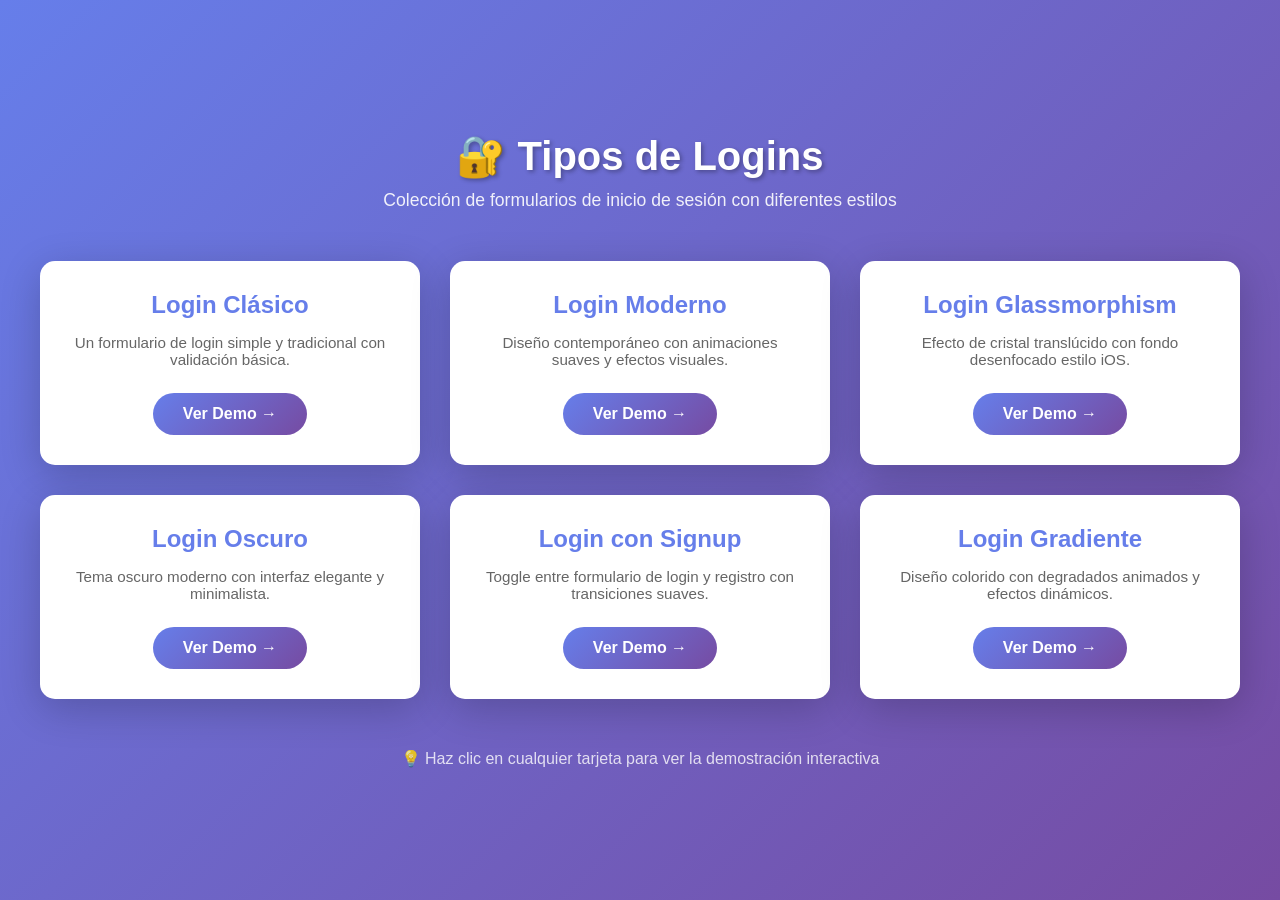
==== index.html @ 345812ab "logins agregados" ====
<!DOCTYPE html>
<html lang="es">
<head>
    <meta charset="UTF-8">
    <meta name="viewport" content="width=device-width, initial-scale=1.0">
    <title>Tipos de Logins</title>
    <style>
        * {
            margin: 0;
            padding: 0;
            box-sizing: border-box;
        }

        body {
            font-family: 'Segoe UI', Tahoma, Geneva, Verdana, sans-serif;
            background: linear-gradient(135deg, #667eea 0%, #764ba2 100%);
            min-height: 100vh;
            display: flex;
            justify-content: center;
            align-items: center;
            padding: 20px;
        }

        .container {
            width: 100%;
            max-width: 1200px;
        }

        .header {
            text-align: center;
            color: white;
            margin-bottom: 50px;
        }

        .header h1 {
            font-size: 2.5rem;
            margin-bottom: 10px;
            text-shadow: 2px 2px 4px rgba(0, 0, 0, 0.3);
        }

        .header p {
            font-size: 1.1rem;
            opacity: 0.9;
        }

        .cards-grid {
            display: grid;
            grid-template-columns: repeat(auto-fit, minmax(300px, 1fr));
            gap: 30px;
            margin-bottom: 40px;
        }

        .card {
            background: white;
            border-radius: 15px;
            padding: 30px;
            box-shadow: 0 10px 40px rgba(0, 0, 0, 0.2);
            text-align: center;
            transition: transform 0.3s ease, box-shadow 0.3s ease;
        }

        .card:hover {
            transform: translateY(-10px);
            box-shadow: 0 20px 60px rgba(0, 0, 0, 0.3);
        }

        .card h2 {
            color: #667eea;
            margin-bottom: 15px;
            font-size: 1.5rem;
        }

        .card p {
            color: #666;
            margin-bottom: 25px;
            font-size: 0.95rem;
        }

        .card a {
            display: inline-block;
            background: linear-gradient(135deg, #667eea 0%, #764ba2 100%);
            color: white;
            padding: 12px 30px;
            border-radius: 25px;
            text-decoration: none;
            transition: all 0.3s ease;
            font-weight: 600;
        }

        .card a:hover {
            transform: scale(1.05);
            box-shadow: 0 5px 20px rgba(102, 126, 234, 0.4);
        }

        .footer {
            text-align: center;
            color: white;
            margin-top: 50px;
            opacity: 0.8;
        }

        @media (max-width: 768px) {
            .header h1 {
                font-size: 1.8rem;
            }

            .cards-grid {
                grid-template-columns: 1fr;
            }
        }
    </style>
</head>
<body>
    <div class="container">
        <div class="header">
            <h1>🔐 Tipos de Logins</h1>
            <p>Colección de formularios de inicio de sesión con diferentes estilos</p>
        </div>

        <div class="cards-grid">
            <div class="card">
                <h2>Login Clásico</h2>
                <p>Un formulario de login simple y tradicional con validación básica.</p>
                <a href="login-clasico/index.html">Ver Demo →</a>
            </div>

            <div class="card">
                <h2>Login Moderno</h2>
                <p>Diseño contemporáneo con animaciones suaves y efectos visuales.</p>
                <a href="login-moderno/index.html">Ver Demo →</a>
            </div>

            <div class="card">
                <h2>Login Glassmorphism</h2>
                <p>Efecto de cristal translúcido con fondo desenfocado estilo iOS.</p>
                <a href="login-glassmorphism/index.html">Ver Demo →</a>
            </div>

            <div class="card">
                <h2>Login Oscuro</h2>
                <p>Tema oscuro moderno con interfaz elegante y minimalista.</p>
                <a href="login-oscuro/index.html">Ver Demo →</a>
            </div>

            <div class="card">
                <h2>Login con Signup</h2>
                <p>Toggle entre formulario de login y registro con transiciones suaves.</p>
                <a href="login-signup/index.html">Ver Demo →</a>
            </div>

            <div class="card">
                <h2>Login Gradiente</h2>
                <p>Diseño colorido con degradados animados y efectos dinámicos.</p>
                <a href="login-gradiente/index.html">Ver Demo →</a>
            </div>
        </div>

        <div class="footer">
            <p>💡 Haz clic en cualquier tarjeta para ver la demostración interactiva</p>
        </div>
    </div>
</body>
</html>
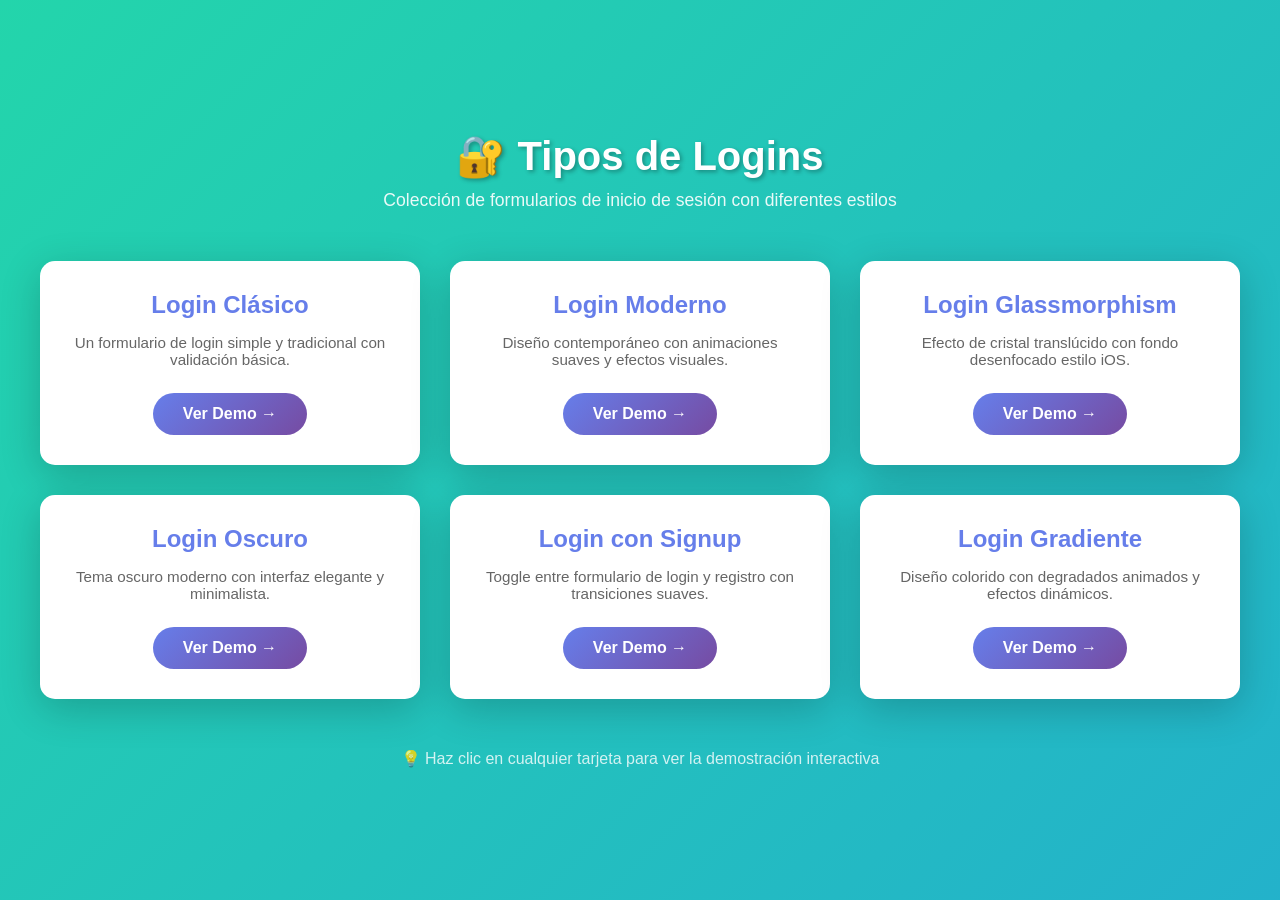
==== commit cf34bd7d: "arreglo de colores para el fondo" ====
--- a/index.html
+++ b/index.html
@@ -13,17 +13,38 @@
 
         body {
             font-family: 'Segoe UI', Tahoma, Geneva, Verdana, sans-serif;
-            background: linear-gradient(135deg, #667eea 0%, #764ba2 100%);
+            background: #000;
             min-height: 100vh;
             display: flex;
             justify-content: center;
             align-items: center;
             padding: 20px;
+            overflow: hidden;
+        }
+
+        .animated-bg {
+            position: fixed;
+            top: 0;
+            left: 0;
+            width: 100%;
+            height: 100%;
+            z-index: 0;
+            background: linear-gradient(-45deg, #ee7752, #e73c7e, #23a6d5, #23d5ab);
+            background-size: 400% 400%;
+            animation: gradientShift 15s ease infinite;
+        }
+
+        @keyframes gradientShift {
+            0% { background-position: 0% 50%; }
+            50% { background-position: 100% 50%; }
+            100% { background-position: 0% 50%; }
         }
 
         .container {
             width: 100%;
             max-width: 1200px;
+            position: relative;
+            z-index: 10;
         }
 
         .header {
@@ -85,6 +106,8 @@
             text-decoration: none;
             transition: all 0.3s ease;
             font-weight: 600;
+            position: relative;
+            z-index: 11;
         }
 
         .card a:hover {
@@ -111,6 +134,9 @@
     </style>
 </head>
 <body>
+    <div class="animated-bg">
+    </div>
+
     <div class="container">
         <div class="header">
             <h1>🔐 Tipos de Logins</h1>
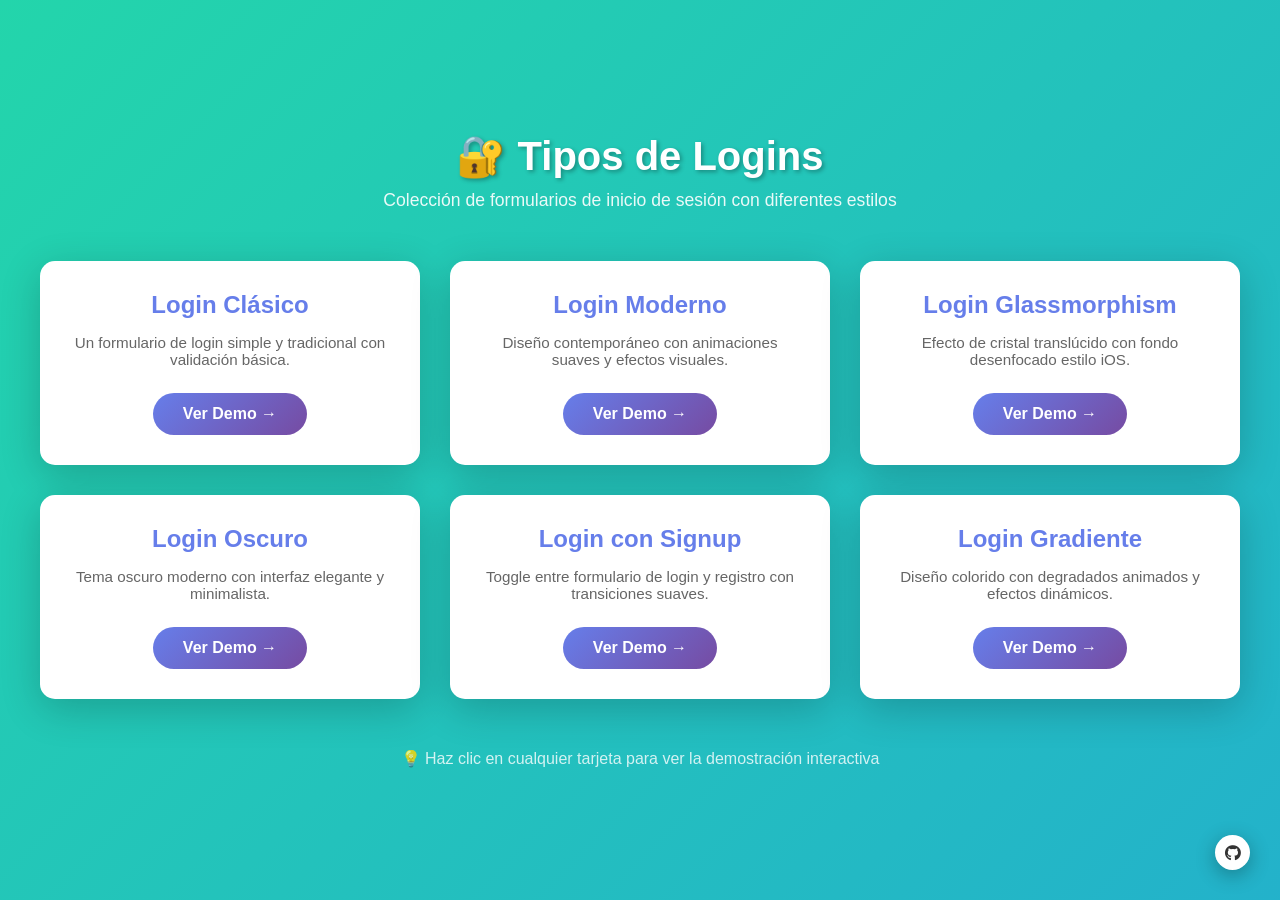
==== commit 123ee616: "adaptacion de vistas para los diferentes dispocitivos" ====
--- a/index.html
+++ b/index.html
@@ -4,6 +4,7 @@
     <meta charset="UTF-8">
     <meta name="viewport" content="width=device-width, initial-scale=1.0">
     <title>Tipos de Logins</title>
+    <link rel="stylesheet" href="https://cdnjs.cloudflare.com/ajax/libs/font-awesome/6.0.0/css/all.min.css">
     <style>
         * {
             margin: 0;
@@ -122,13 +123,155 @@
             opacity: 0.8;
         }
 
-        @media (max-width: 768px) {
+        /* Mobile - Pantallas pequeñas (hasta 480px) */
+        @media (max-width: 480px) {
+            body {
+                padding: 10px;
+            }
+            
+            .header h1 {
+                font-size: 1.5rem;
+            }
+            
+            .header p {
+                font-size: 0.9rem;
+            }
+            
+            .cards-grid {
+                grid-template-columns: 1fr;
+                gap: 15px;
+                padding: 10px;
+            }
+            
+            .card {
+                padding: 15px;
+            }
+            
+            .card h2 {
+                font-size: 1.2rem;
+            }
+            
+            .card p {
+                font-size: 0.85rem;
+            }
+        }
+        
+        /* Tablet Portrait (481px - 768px) */
+        @media (min-width: 481px) and (max-width: 768px) {
+            body {
+                padding: 15px;
+            }
+            
             .header h1 {
                 font-size: 1.8rem;
             }
-
+            
             .cards-grid {
-                grid-template-columns: 1fr;
+                grid-template-columns: repeat(2, 1fr);
+                gap: 20px;
+                padding: 15px;
+            }
+            
+            .card {
+                padding: 20px;
+            }
+        }
+        
+        /* Tablet Landscape / Small Desktop (769px - 1024px) */
+        @media (min-width: 769px) and (max-width: 1024px) {
+            .cards-grid {
+                grid-template-columns: repeat(2, 1fr);
+                max-width: 1000px;
+            }
+        }
+        
+        /* Large Screens / TV (1920px+) */
+        @media (min-width: 1920px) {
+            body {
+                padding: 40px;
+            }
+            
+            .container {
+                max-width: 1400px;
+            }
+            
+            .header h1 {
+                font-size: 3rem;
+            }
+            
+            .header p {
+                font-size: 1.3rem;
+            }
+            
+            .card {
+                padding: 35px;
+            }
+            
+            .card h2 {
+                font-size: 1.8rem;
+            }
+            
+            .card p {
+                font-size: 1.1rem;
+            }
+        }
+
+        /* GitHub Logo */
+        .github-logo {
+            position: fixed;
+            bottom: 30px;
+            right: 30px;
+            z-index: 50;
+        }
+
+        .github-logo a {
+            display: flex;
+            align-items: center;
+            justify-content: center;
+            width: 35px;
+            height: 35px;
+            background: white;
+            color: #333;
+            border-radius: 50%;
+            font-size: 1rem;
+            transition: all 0.3s ease;
+            box-shadow: 0 5px 20px rgba(0, 0, 0, 0.3);
+            text-decoration: none;
+        }
+
+        .github-logo a:hover {
+            transform: scale(1.15) translateY(-5px);
+            box-shadow: 0 8px 30px rgba(0, 0, 0, 0.4);
+            background: #f0f0f0;
+        }
+
+        .github-logo a:active {
+            transform: scale(1.1);
+        }
+
+        @media (max-width: 480px) {
+            .github-logo {
+                bottom: 15px;
+                right: 15px;
+            }
+
+            .github-logo a {
+                width: 30px;
+                height: 30px;
+                font-size: 0.8rem;
+            }
+        }
+
+        @media (min-width: 1920px) {
+            .github-logo {
+                bottom: 40px;
+                right: 40px;
+            }
+
+            .github-logo a {
+                width: 50px;
+                height: 50px;
+                font-size: 1.5rem;
             }
         }
     </style>
@@ -185,5 +328,12 @@
             <p>💡 Haz clic en cualquier tarjeta para ver la demostración interactiva</p>
         </div>
     </div>
+
+    <!-- GitHub Logo -->
+    <div class="github-logo">
+        <a href="https://github.com/Isac-Coder" target="_blank" title="Visitar GitHub">
+            <i class="fab fa-github"></i>
+        </a>
+    </div>
 </body>
 </html>
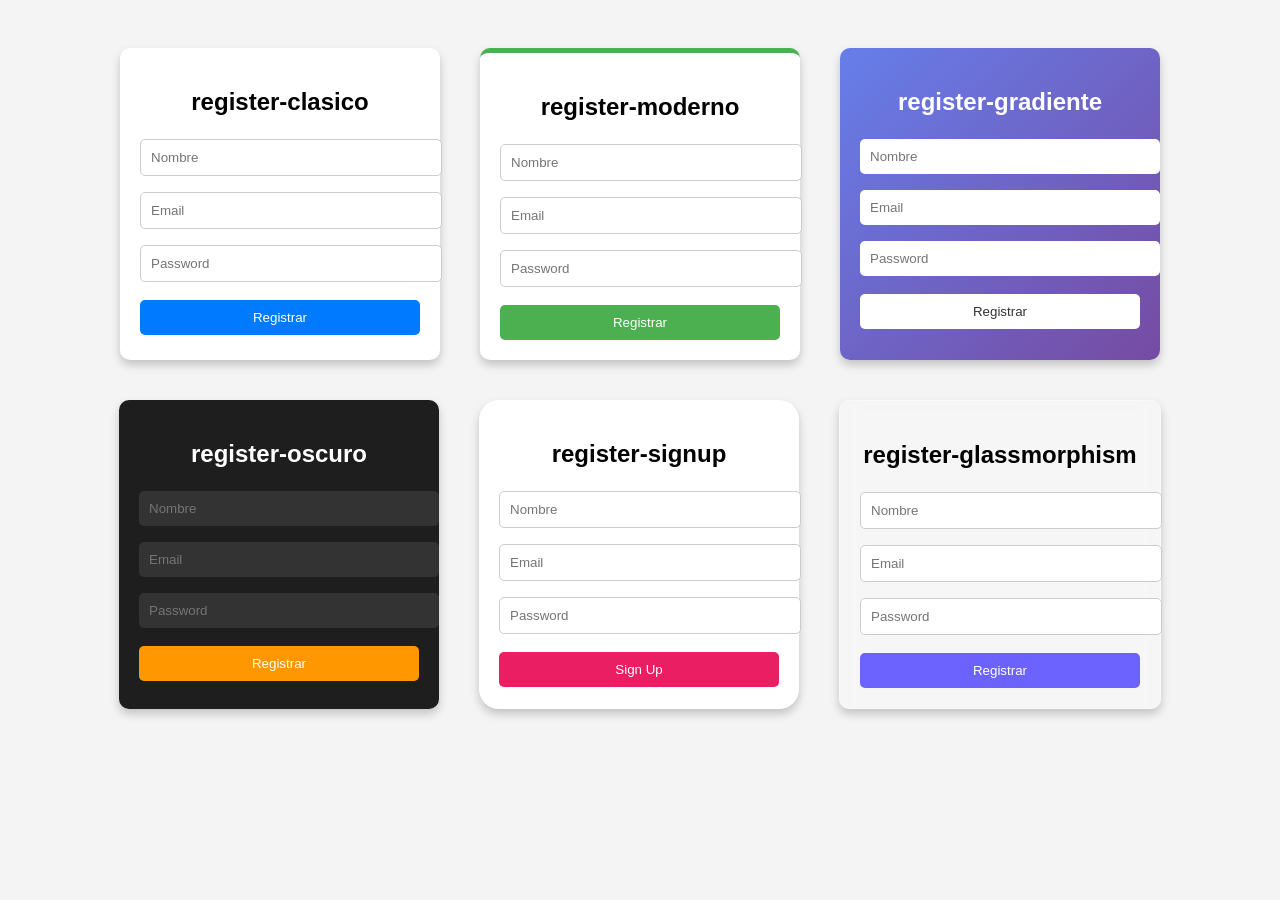
==== commit 88454cae: "mal" ====
--- a/index.html
+++ b/index.html
@@ -1,339 +1,208 @@
 <!DOCTYPE html>
-<html lang="es">
+<html lang="en">
 <head>
     <meta charset="UTF-8">
     <meta name="viewport" content="width=device-width, initial-scale=1.0">
-    <title>Tipos de Logins</title>
-    <link rel="stylesheet" href="https://cdnjs.cloudflare.com/ajax/libs/font-awesome/6.0.0/css/all.min.css">
-    <style>
-        * {
-            margin: 0;
-            padding: 0;
-            box-sizing: border-box;
-        }
-
-        body {
-            font-family: 'Segoe UI', Tahoma, Geneva, Verdana, sans-serif;
-            background: #000;
-            min-height: 100vh;
-            display: flex;
-            justify-content: center;
-            align-items: center;
-            padding: 20px;
-            overflow: hidden;
-        }
-
-        .animated-bg {
-            position: fixed;
-            top: 0;
-            left: 0;
-            width: 100%;
-            height: 100%;
-            z-index: 0;
-            background: linear-gradient(-45deg, #ee7752, #e73c7e, #23a6d5, #23d5ab);
-            background-size: 400% 400%;
-            animation: gradientShift 15s ease infinite;
-        }
-
-        @keyframes gradientShift {
-            0% { background-position: 0% 50%; }
-            50% { background-position: 100% 50%; }
-            100% { background-position: 0% 50%; }
-        }
-
-        .container {
-            width: 100%;
-            max-width: 1200px;
-            position: relative;
-            z-index: 10;
-        }
-
-        .header {
-            text-align: center;
-            color: white;
-            margin-bottom: 50px;
-        }
-
-        .header h1 {
-            font-size: 2.5rem;
-            margin-bottom: 10px;
-            text-shadow: 2px 2px 4px rgba(0, 0, 0, 0.3);
-        }
-
-        .header p {
-            font-size: 1.1rem;
-            opacity: 0.9;
-        }
-
-        .cards-grid {
-            display: grid;
-            grid-template-columns: repeat(auto-fit, minmax(300px, 1fr));
-            gap: 30px;
-            margin-bottom: 40px;
-        }
-
-        .card {
-            background: white;
-            border-radius: 15px;
-            padding: 30px;
-            box-shadow: 0 10px 40px rgba(0, 0, 0, 0.2);
-            text-align: center;
-            transition: transform 0.3s ease, box-shadow 0.3s ease;
-        }
-
-        .card:hover {
-            transform: translateY(-10px);
-            box-shadow: 0 20px 60px rgba(0, 0, 0, 0.3);
-        }
-
-        .card h2 {
-            color: #667eea;
-            margin-bottom: 15px;
-            font-size: 1.5rem;
-        }
-
-        .card p {
-            color: #666;
-            margin-bottom: 25px;
-            font-size: 0.95rem;
-        }
-
-        .card a {
-            display: inline-block;
-            background: linear-gradient(135deg, #667eea 0%, #764ba2 100%);
-            color: white;
-            padding: 12px 30px;
-            border-radius: 25px;
-            text-decoration: none;
-            transition: all 0.3s ease;
-            font-weight: 600;
-            position: relative;
-            z-index: 11;
-        }
-
-        .card a:hover {
-            transform: scale(1.05);
-            box-shadow: 0 5px 20px rgba(102, 126, 234, 0.4);
-        }
-
-        .footer {
-            text-align: center;
-            color: white;
-            margin-top: 50px;
-            opacity: 0.8;
-        }
-
-        /* Mobile - Pantallas pequeñas (hasta 480px) */
-        @media (max-width: 480px) {
-            body {
-                padding: 10px;
-            }
-            
-            .header h1 {
-                font-size: 1.5rem;
-            }
-            
-            .header p {
-                font-size: 0.9rem;
-            }
-            
-            .cards-grid {
-                grid-template-columns: 1fr;
-                gap: 15px;
-                padding: 10px;
-            }
-            
-            .card {
-                padding: 15px;
-            }
-            
-            .card h2 {
-                font-size: 1.2rem;
-            }
-            
-            .card p {
-                font-size: 0.85rem;
-            }
-        }
-        
-        /* Tablet Portrait (481px - 768px) */
-        @media (min-width: 481px) and (max-width: 768px) {
-            body {
-                padding: 15px;
-            }
-            
-            .header h1 {
-                font-size: 1.8rem;
-            }
-            
-            .cards-grid {
-                grid-template-columns: repeat(2, 1fr);
-                gap: 20px;
-                padding: 15px;
-            }
-            
-            .card {
-                padding: 20px;
-            }
-        }
-        
-        /* Tablet Landscape / Small Desktop (769px - 1024px) */
-        @media (min-width: 769px) and (max-width: 1024px) {
-            .cards-grid {
-                grid-template-columns: repeat(2, 1fr);
-                max-width: 1000px;
-            }
-        }
-        
-        /* Large Screens / TV (1920px+) */
-        @media (min-width: 1920px) {
-            body {
-                padding: 40px;
-            }
-            
-            .container {
-                max-width: 1400px;
-            }
-            
-            .header h1 {
-                font-size: 3rem;
-            }
-            
-            .header p {
-                font-size: 1.3rem;
-            }
-            
-            .card {
-                padding: 35px;
-            }
-            
-            .card h2 {
-                font-size: 1.8rem;
-            }
-            
-            .card p {
-                font-size: 1.1rem;
-            }
-        }
-
-        /* GitHub Logo */
-        .github-logo {
-            position: fixed;
-            bottom: 30px;
-            right: 30px;
-            z-index: 50;
-        }
-
-        .github-logo a {
-            display: flex;
-            align-items: center;
-            justify-content: center;
-            width: 35px;
-            height: 35px;
-            background: white;
-            color: #333;
-            border-radius: 50%;
-            font-size: 1rem;
-            transition: all 0.3s ease;
-            box-shadow: 0 5px 20px rgba(0, 0, 0, 0.3);
-            text-decoration: none;
-        }
-
-        .github-logo a:hover {
-            transform: scale(1.15) translateY(-5px);
-            box-shadow: 0 8px 30px rgba(0, 0, 0, 0.4);
-            background: #f0f0f0;
-        }
-
-        .github-logo a:active {
-            transform: scale(1.1);
-        }
-
-        @media (max-width: 480px) {
-            .github-logo {
-                bottom: 15px;
-                right: 15px;
-            }
-
-            .github-logo a {
-                width: 30px;
-                height: 30px;
-                font-size: 0.8rem;
-            }
-        }
-
-        @media (min-width: 1920px) {
-            .github-logo {
-                bottom: 40px;
-                right: 40px;
-            }
-
-            .github-logo a {
-                width: 50px;
-                height: 50px;
-                font-size: 1.5rem;
-            }
-        }
-    </style>
+    <title>Document</title>
 </head>
+
+<style>
+
+body{
+font-family: Arial, sans-serif;
+background:#f4f4f4;
+display:flex;
+flex-wrap:wrap;
+gap:40px;
+padding:40px;
+justify-content:center;
+}
+
+/* estructura base */
+
+.form{
+width:280px;
+padding:20px;
+border-radius:10px;
+box-shadow:0 5px 10px rgba(0,0,0,0.2);
+}
+
+.form h2{
+text-align:center;
+margin-bottom:15px;
+}
+
+.form input{
+width:100%;
+padding:10px;
+margin:8px 0;
+border-radius:5px;
+border:1px solid #ccc;
+}
+
+.form button{
+width:100%;
+padding:10px;
+margin-top:10px;
+border:none;
+cursor:pointer;
+border-radius:5px;
+}
+
+/* register-clasico */
+
+.clasico{
+background:white;
+}
+
+.clasico button{
+background:#007bff;
+color:white;
+}
+
+/* register-moderno */
+
+.moderno{
+background:#ffffff;
+border-top:5px solid #4CAF50;
+}
+
+.moderno button{
+background:#4CAF50;
+color:white;
+}
+
+/* register-gradiente */
+
+.gradiente{
+background:linear-gradient(135deg,#667eea,#764ba2);
+color:white;
+}
+
+.gradiente input{
+border:none;
+}
+
+.gradiente button{
+background:white;
+color:#333;
+}
+
+/* register-oscuro */
+
+.oscuro{
+background:#1e1e1e;
+color:white;
+}
+
+.oscuro input{
+background:#333;
+border:none;
+color:white;
+}
+
+.oscuro button{
+background:#ff9800;
+color:white;
+}
+
+/* register-signup */
+
+.signup{
+background:#fff;
+border-radius:20px;
+}
+
+.signup button{
+background:#e91e63;
+color:white;
+}
+
+/* register-glassmorphism */
+
+.glass{
+background:rgba(255,255,255,0.2);
+backdrop-filter: blur(10px);
+border:1px solid rgba(255,255,255,0.3);
+}
+
+.glass button{
+background:#6c63ff;
+color:white;
+}
+
+</style>
+</head>
+
 <body>
-    <div class="animated-bg">
-    </div>
-
-    <div class="container">
-        <div class="header">
-            <h1>🔐 Tipos de Logins</h1>
-            <p>Colección de formularios de inicio de sesión con diferentes estilos</p>
-        </div>
-
-        <div class="cards-grid">
-            <div class="card">
-                <h2>Login Clásico</h2>
-                <p>Un formulario de login simple y tradicional con validación básica.</p>
-                <a href="login-clasico/index.html">Ver Demo →</a>
-            </div>
-
-            <div class="card">
-                <h2>Login Moderno</h2>
-                <p>Diseño contemporáneo con animaciones suaves y efectos visuales.</p>
-                <a href="login-moderno/index.html">Ver Demo →</a>
-            </div>
-
-            <div class="card">
-                <h2>Login Glassmorphism</h2>
-                <p>Efecto de cristal translúcido con fondo desenfocado estilo iOS.</p>
-                <a href="login-glassmorphism/index.html">Ver Demo →</a>
-            </div>
-
-            <div class="card">
-                <h2>Login Oscuro</h2>
-                <p>Tema oscuro moderno con interfaz elegante y minimalista.</p>
-                <a href="login-oscuro/index.html">Ver Demo →</a>
-            </div>
-
-            <div class="card">
-                <h2>Login con Signup</h2>
-                <p>Toggle entre formulario de login y registro con transiciones suaves.</p>
-                <a href="login-signup/index.html">Ver Demo →</a>
-            </div>
-
-            <div class="card">
-                <h2>Login Gradiente</h2>
-                <p>Diseño colorido con degradados animados y efectos dinámicos.</p>
-                <a href="login-gradiente/index.html">Ver Demo →</a>
-            </div>
-        </div>
-
-        <div class="footer">
-            <p>💡 Haz clic en cualquier tarjeta para ver la demostración interactiva</p>
-        </div>
-    </div>
-
-    <!-- GitHub Logo -->
-    <div class="github-logo">
-        <a href="https://github.com/Isac-Coder" target="_blank" title="Visitar GitHub">
-            <i class="fab fa-github"></i>
-        </a>
-    </div>
+
+<!-- register-clasico -->
+
+<div class="form clasico">
+<h2>register-clasico</h2>
+<input type="text" placeholder="Nombre">
+<input type="email" placeholder="Email">
+<input type="password" placeholder="Password">
+<button onclick="registrar()">Registrar</button>
+</div>
+
+<!-- register-moderno -->
+
+<div class="form moderno">
+<h2>register-moderno</h2>
+<input type="text" placeholder="Nombre">
+<input type="email" placeholder="Email">
+<input type="password" placeholder="Password">
+<button onclick="registrar()">Registrar</button>
+</div>
+
+<!-- register-gradiente -->
+
+<div class="form gradiente">
+<h2>register-gradiente</h2>
+<input type="text" placeholder="Nombre">
+<input type="email" placeholder="Email">
+<input type="password" placeholder="Password">
+<button onclick="registrar()">Registrar</button>
+</div>
+
+<!-- register-oscuro -->
+
+<div class="form oscuro">
+<h2>register-oscuro</h2>
+<input type="text" placeholder="Nombre">
+<input type="email" placeholder="Email">
+<input type="password" placeholder="Password">
+<button onclick="registrar()">Registrar</button>
+</div>
+
+<!-- register-signup -->
+
+<div class="form signup">
+<h2>register-signup</h2>
+<input type="text" placeholder="Nombre">
+<input type="email" placeholder="Email">
+<input type="password" placeholder="Password">
+<button onclick="registrar()">Sign Up</button>
+</div>
+
+<!-- register-glassmorphism -->
+
+<div class="form glass">
+<h2>register-glassmorphism</h2>
+<input type="text" placeholder="Nombre">
+<input type="email" placeholder="Email">
+<input type="password" placeholder="Password">
+<button onclick="registrar()">Registrar</button>
+</div>
+
+<script>
+
+function registrar(){
+alert("Registro enviado correctamente");
+}
+
+</script>
+
 </body>
-</html>
+</html>
